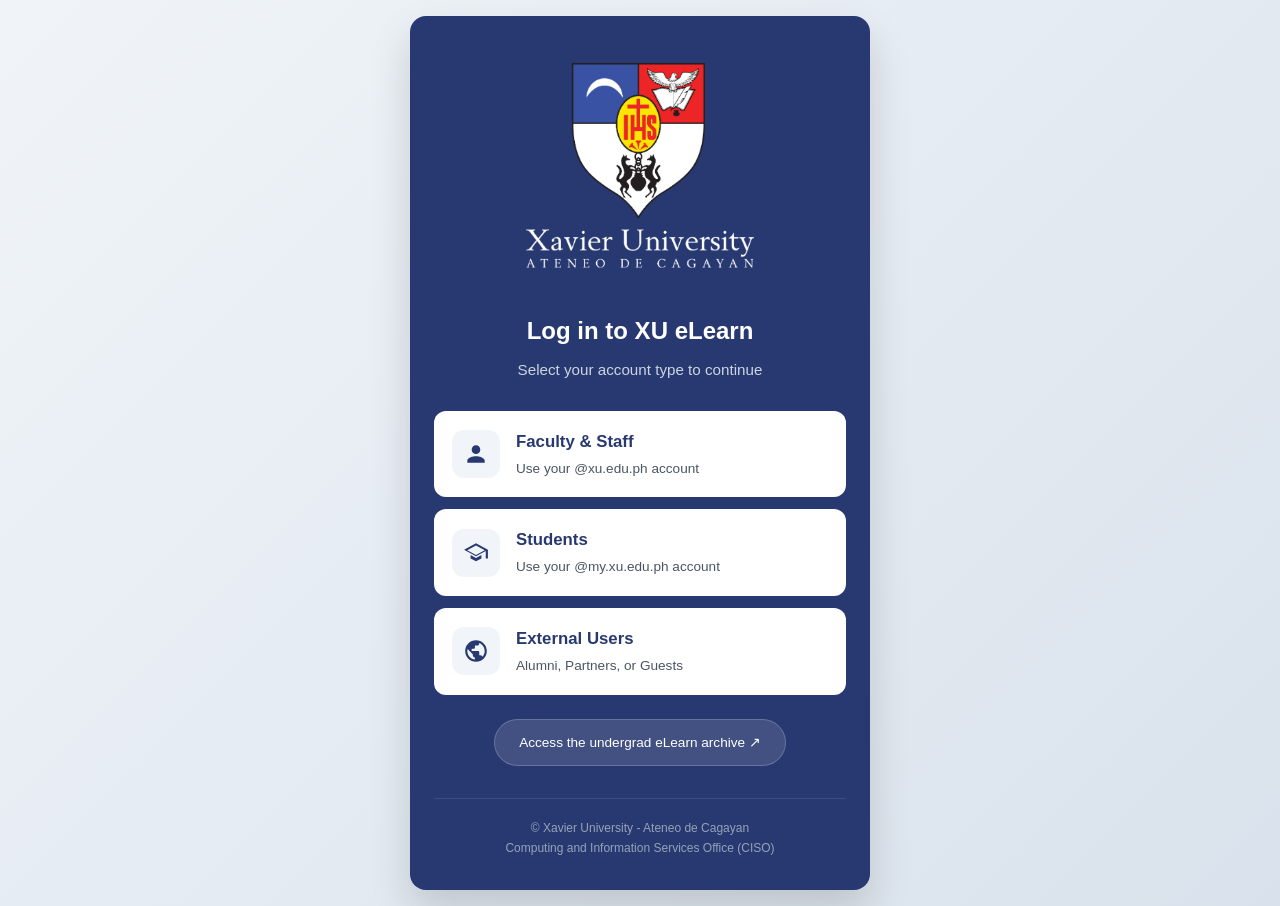
==== discovery-test.html @ 8ac7aba6 "Create discovery-test.html" ====
<!DOCTYPE html>
<html lang="en">
<head>
  <meta charset="UTF-8" />
  <meta name="viewport" content="width=device-width, initial-scale=1.0" />
  <title>Canvas Login | Xavier Ateneo</title>
  <style>
    :root {
      --primary: #283971;
      --accent: #ffb81c; 
      --secondary: #f0f2f7;
      --text-dark: #1f2937;
      --text-muted: #4b5563;
      --card-radius: 16px;
    }
    * {
      box-sizing: border-box;
      margin: 0;
      padding: 0;
    }
    body {
      font-family: -apple-system, BlinkMacSystemFont, 'Segoe UI', Roboto, Helvetica, Arial, sans-serif;
      background: linear-gradient(135deg, #f0f4f8, #d9e2ec);
      color: var(--text-dark);
      display: flex;
      justify-content: center;
      align-items: center;
      min-height: 100vh;
      padding: 16px;
      line-height: 1.6;
    }
    .container {
      width: 100%;
      max-width: 460px;
      background: var(--primary);
      border-radius: var(--card-radius);
      box-shadow: 0 20px 40px rgba(0, 0, 0, 0.15);
      padding: 32px 24px;
      text-align: center;
    }
    .logo-wrapper {
      display: flex;
      justify-content: center;
      align-items: center;
      margin-bottom: 24px;
      min-height: 60px;
    }
    .logo {
      max-width: 240px;
      width: 100%;
      height: auto;
      display: block;
    }
    .logo-fallback {
      display: none;
      color: white;
      font-weight: bold;
      font-size: 1.6rem;
      letter-spacing: 1px;
    }
    h1 {
      font-size: clamp(1.3rem, 4vw, 1.5rem);
      margin-bottom: 8px;
      color: #ffffff;
      font-weight: 700;
    }
    .subtitle {
      font-size: clamp(0.875rem, 3vw, 0.95rem);
      color: #cbd5e1;
      margin-bottom: 28px;
    }
    .login-options-list {
      display: flex;
      flex-direction: column;
      gap: 12px;
    }
    .login-option {
      display: flex;
      align-items: center;
      text-decoration: none;
      background: #ffffff;
      border-radius: 12px;
      padding: 16px;
      border: 2px solid transparent;
      transition: all 0.2s cubic-bezier(0.4, 0, 0.2, 1);
      text-align: left;
      cursor: pointer;
      position: relative;
      overflow: hidden;
    }
    .login-option::before {
      content: '';
      position: absolute;
      top: 0;
      left: 0;
      width: 4px;
      height: 100%;
      background: var(--accent);
      transform: scaleY(0);
      transition: transform 0.2s ease;
    }
    .login-option:hover {
      background: #f8fafc;
      transform: translateY(-2px);
      box-shadow: 0 6px 15px rgba(0, 0, 0, 0.2);
      border-color: rgba(40, 57, 113, 0.1);
    }
    .login-option:hover::before {
      transform: scaleY(1);
    }
    .login-option:active {
      transform: translateY(0);
      background: #f1f5f9;
    }
    .login-option:focus {
      outline: 3px solid var(--accent);
      outline-offset: 2px;
    }
    .icon-box {
      width: 48px;
      height: 48px;
      background: #f1f5f9;
      border-radius: 12px;
      display: flex;
      justify-content: center;
      align-items: center;
      margin-right: 16px;
      flex-shrink: 0;
      transition: all 0.2s ease;
    }
    .login-option:hover .icon-box {
      background: #e2e8f0;
      transform: scale(1.05);
    }
    .login-content {
      flex-grow: 1;
      min-width: 0;
    }
    .login-title {
      font-size: clamp(0.95rem, 3.5vw, 1.05rem);
      font-weight: 700;
      color: var(--primary);
      margin-bottom: 2px;
    }
    .login-desc {
      font-size: clamp(0.8rem, 3vw, 0.85rem);
      color: var(--text-muted);
      word-wrap: break-word;
    }
    .old-platform-container {
      margin-top: 24px;
    }
    .old-platform-link {
      display: inline-block;
      color: #ffffff;
      text-decoration: none;
      font-size: clamp(0.8rem, 3vw, 0.85rem);
      padding: 12px 24px;
      border-radius: 30px;
      background: rgba(255, 255, 255, 0.12);
      border: 1px solid rgba(255, 255, 255, 0.2);
      transition: all 0.2s;
      font-weight: 500;
    }
    .old-platform-link:hover {
      background: rgba(255, 255, 255, 0.22);
      border-color: rgba(255, 255, 255, 0.4);
      transform: translateY(-1px);
    }
    .old-platform-link:focus {
      outline: 3px solid var(--accent);
      outline-offset: 2px;
    }
    footer {
      margin-top: 32px;
      font-size: clamp(0.7rem, 2.5vw, 0.75rem);
      color: #94a3b8;
      border-top: 1px solid rgba(255, 255, 255, 0.1);
      padding-top: 20px;
      line-height: 1.6;
    }
    svg {
      width: 26px;
      height: 26px;
      fill: var(--primary);
    }
    
    /* Mobile optimizations */
    @media (max-width: 480px) {
      body {
        padding: 12px;
      }
      .container {
        padding: 24px 20px;
      }
      .login-option {
        padding: 14px 12px;
      }
      .icon-box {
        width: 44px;
        height: 44px;
        margin-right: 12px;
      }
      svg {
        width: 24px;
        height: 24px;
      }
    }
    
    @media (max-width: 360px) {
      body {
        padding: 8px;
      }
      .container {
        padding: 20px 16px;
        border-radius: 12px;
      }
      .login-options-list {
        gap: 10px;
      }
      .login-option {
        padding: 12px 10px;
      }
      .icon-box {
        width: 40px;
        height: 40px;
      }
      .old-platform-link {
        padding: 10px 20px;
      }
    }
    
    /* Accessibility - Reduced motion */
    @media (prefers-reduced-motion: reduce) {
      * {
        animation-duration: 0.01ms !important;
        animation-iteration-count: 1 !important;
        transition-duration: 0.01ms !important;
      }
    }
    
    /* Touch device optimizations */
    @media (hover: none) and (pointer: coarse) {
      .login-option {
        padding: 18px 16px;
        min-height: 72px;
      }
      .old-platform-link {
        padding: 14px 28px;
        min-height: 44px;
      }
    }
    
    /* High contrast mode support */
    @media (prefers-contrast: high) {
      .login-option {
        border: 2px solid var(--primary);
      }
      .old-platform-link {
        border: 2px solid #ffffff;
      }
    }
  </style>
</head>
<body>
  <div class="container">
    <div class="logo-wrapper">
      <img
        src="xu-logo-stacked.png"
        alt="Xavier University - Ateneo de Cagayan Logo"
        class="logo"
        onerror="this.style.display='none'; this.nextElementSibling.style.display='block';"
      />
      <div class="logo-fallback">XAVIER ATENEO</div>
    </div>

    <h1>Log in to XU eLearn</h1>
    <p class="subtitle">Select your account type to continue</p>

    <nav class="login-options-list" aria-label="Login options">
      <a href="https://xavierateneo.instructure.com/login/saml/204" class="login-option" aria-label="Login as Faculty or Staff with xu.edu.ph account">
        <div class="icon-box" aria-hidden="true">
          <svg viewBox="0 0 24 24"><path d="M12 12c2.21 0 4-1.79 4-4s-1.79-4-4-4-4 1.79-4 4 1.79 4 4 4zm0 2c-2.67 0-8 1.34-8 4v2h16v-2c0-2.66-5.33-4-8-4z"/></svg>
        </div>
        <div class="login-content">
          <div class="login-title">Faculty & Staff</div>
          <div class="login-desc">Use your @xu.edu.ph account</div>
        </div>
      </a>

      <a href="https://xavierateneo.instructure.com/login/saml/205" class="login-option" aria-label="Login as Student with my.xu.edu.ph account">
        <div class="icon-box" aria-hidden="true">
          <svg viewBox="0 0 24 24"><path d="M12 3L1 9l11 6 9-4.91V17h2V9L12 3zM3.89 9.5l8.11-4.42 8.11 4.42-8.11 4.42L3.89 9.5zM12 16.5l-5-2.73v3.23l5 2.73 5-2.73v-3.23l-5 2.73z"/></svg>
        </div>
        <div class="login-content">
          <div class="login-title">Students</div>
          <div class="login-desc">Use your @my.xu.edu.ph account</div>
        </div>
      </a>

      <a href="https://xavierateneo.instructure.com/login/canvas" class="login-option" aria-label="Login as External User - Alumni, Partners, or Guests">
        <div class="icon-box" aria-hidden="true">
          <svg viewBox="0 0 24 24"><path d="M12 2C6.48 2 2 6.48 2 12s4.48 10 10 10 10-4.48 10-10S17.52 2 12 2zm-1 17.93c-3.95-.49-7-3.85-7-7.93 0-.62.08-1.21.21-1.79L9 15v1c0 1.1.9 2 2 2v1.93zm6.9-2.54c-.26-.81-1-1.39-1.9-1.39h-1v-3c0-.55-.45-1-1-1H8v-2h2c.55 0 1-.45 1-1V7h2c1.1 0 2-.9 2-2v-.41c2.93 1.19 5 4.06 5 7.41 0 2.08-.8 3.97-2.1 5.39z"/></svg>
        </div>
        <div class="login-content">
          <div class="login-title">External Users</div>
          <div class="login-desc">Alumni, Partners, or Guests</div>
        </div>
      </a>
    </nav>

    <div class="old-platform-container">
      <a href="https://archive-elearn.xu.edu.ph" class="old-platform-link" target="_blank" rel="noopener noreferrer">
        Access the undergrad eLearn archive ↗
      </a>
    </div>
    
    <footer>
      © Xavier University - Ateneo de Cagayan<br>
      Computing and Information Services Office (CISO)
    </footer>
  </div>
</body>
</html>
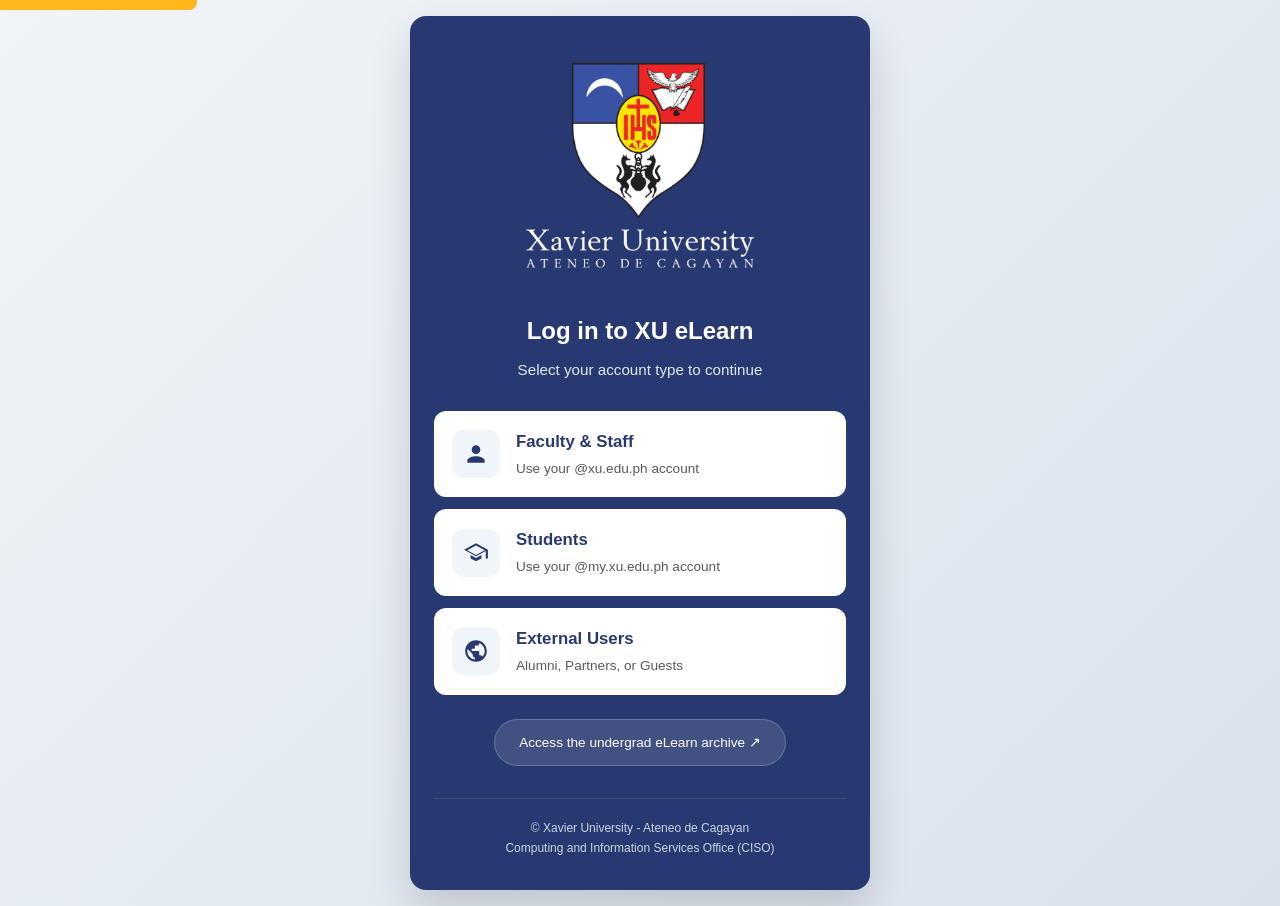
==== commit 72356a8b: "Update discovery-test.html" ====
--- a/discovery-test.html
+++ b/discovery-test.html
@@ -3,15 +3,19 @@
 <head>
   <meta charset="UTF-8" />
   <meta name="viewport" content="width=device-width, initial-scale=1.0" />
+  <meta name="description" content="Login page for Xavier University - Ateneo de Cagayan Canvas Learning Management System. Select your account type to access XU eLearn." />
   <title>Canvas Login | Xavier Ateneo</title>
   <style>
     :root {
       --primary: #283971;
+      --primary-hover: #1f2d5a;
       --accent: #ffb81c; 
       --secondary: #f0f2f7;
       --text-dark: #1f2937;
-      --text-muted: #4b5563;
+      --text-muted: #595959;
       --card-radius: 16px;
+      --white: #ffffff;
+      --focus-color: #ffb81c;
     }
     * {
       box-sizing: border-box;
@@ -66,7 +70,7 @@
     }
     .subtitle {
       font-size: clamp(0.875rem, 3vw, 0.95rem);
-      color: #cbd5e1;
+      color: #e2e8f0;
       margin-bottom: 28px;
     }
     .login-options-list {
@@ -113,8 +117,15 @@
       background: #f1f5f9;
     }
     .login-option:focus {
-      outline: 3px solid var(--accent);
-      outline-offset: 2px;
+      outline: 3px solid var(--focus-color);
+      outline-offset: 3px;
+    }
+    .login-option:focus:not(:focus-visible) {
+      outline: none;
+    }
+    .login-option:focus-visible {
+      outline: 3px solid var(--focus-color);
+      outline-offset: 3px;
     }
     .icon-box {
       width: 48px;
@@ -168,13 +179,20 @@
       transform: translateY(-1px);
     }
     .old-platform-link:focus {
-      outline: 3px solid var(--accent);
-      outline-offset: 2px;
+      outline: 3px solid var(--focus-color);
+      outline-offset: 3px;
+    }
+    .old-platform-link:focus:not(:focus-visible) {
+      outline: none;
+    }
+    .old-platform-link:focus-visible {
+      outline: 3px solid var(--focus-color);
+      outline-offset: 3px;
     }
     footer {
       margin-top: 32px;
       font-size: clamp(0.7rem, 2.5vw, 0.75rem);
-      color: #94a3b8;
+      color: #cbd5e1;
       border-top: 1px solid rgba(255, 255, 255, 0.1);
       padding-top: 20px;
       line-height: 1.6;
@@ -254,16 +272,41 @@
     /* High contrast mode support */
     @media (prefers-contrast: high) {
       .login-option {
-        border: 2px solid var(--primary);
+        border: 3px solid var(--primary);
       }
       .old-platform-link {
-        border: 2px solid #ffffff;
-      }
+        border: 2px solid var(--white);
+      }
+      .login-option:focus-visible,
+      .old-platform-link:focus-visible {
+        outline-width: 4px;
+      }
+    }
+    
+    /* Skip to main content link */
+    .skip-link {
+      position: absolute;
+      top: -40px;
+      left: 0;
+      background: var(--accent);
+      color: var(--text-dark);
+      padding: 12px 20px;
+      text-decoration: none;
+      font-weight: 700;
+      z-index: 100;
+      border-radius: 0 0 8px 0;
+    }
+    .skip-link:focus {
+      top: 0;
+      outline: 3px solid var(--primary);
+      outline-offset: 2px;
     }
   </style>
 </head>
 <body>
-  <div class="container">
+  <a href="#main-content" class="skip-link">Skip to main content</a>
+  
+  <main id="main-content" class="container" role="main">
     <div class="logo-wrapper">
       <img
         src="xu-logo-stacked.png"
@@ -316,9 +359,9 @@
     </div>
     
     <footer>
-      © Xavier University - Ateneo de Cagayan<br>
+      © <span lang="en">Xavier University - Ateneo de Cagayan</span><br>
       Computing and Information Services Office (CISO)
     </footer>
-  </div>
+  </main>
 </body>
 </html>
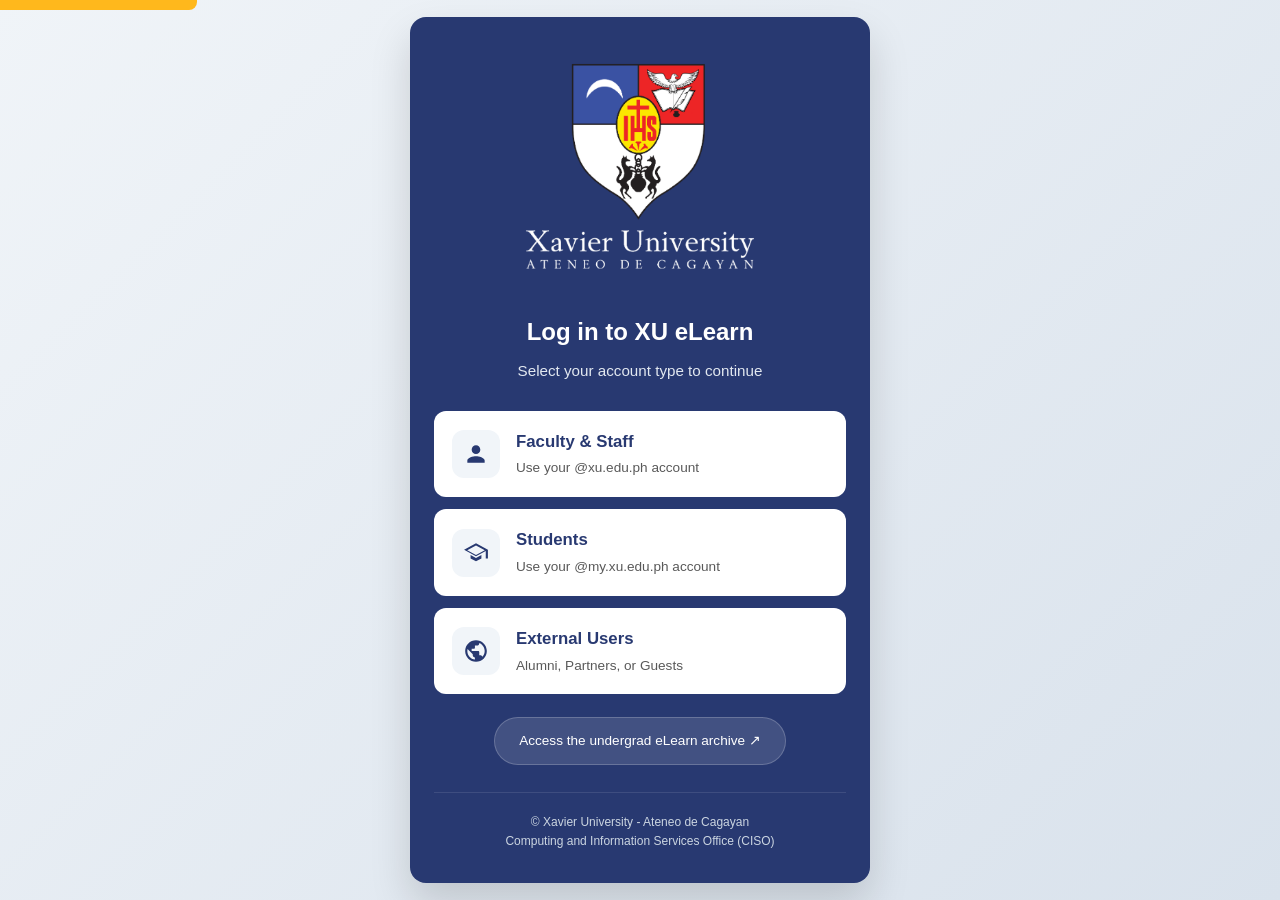
==== commit ee9919fb: "Update discovery-test.html" ====
--- a/discovery-test.html
+++ b/discovery-test.html
@@ -30,27 +30,34 @@
       justify-content: center;
       align-items: center;
       min-height: 100vh;
-      padding: 16px;
+      height: 100vh;
+      padding: 12px;
       line-height: 1.6;
+      overflow: auto;
     }
     .container {
       width: 100%;
       max-width: 460px;
+      max-height: calc(100vh - 24px);
       background: var(--primary);
       border-radius: var(--card-radius);
       box-shadow: 0 20px 40px rgba(0, 0, 0, 0.15);
-      padding: 32px 24px;
+      padding: clamp(16px, 4vh, 32px) 24px;
       text-align: center;
+      overflow-y: auto;
+      display: flex;
+      flex-direction: column;
     }
     .logo-wrapper {
       display: flex;
       justify-content: center;
       align-items: center;
-      margin-bottom: 24px;
-      min-height: 60px;
+      margin-bottom: clamp(12px, 3vh, 24px);
+      min-height: 50px;
+      flex-shrink: 0;
     }
     .logo {
-      max-width: 240px;
+      max-width: clamp(180px, 40vw, 240px);
       width: 100%;
       height: auto;
       display: block;
@@ -63,20 +70,23 @@
       letter-spacing: 1px;
     }
     h1 {
-      font-size: clamp(1.3rem, 4vw, 1.5rem);
-      margin-bottom: 8px;
+      font-size: clamp(1.2rem, 3.5vw, 1.5rem);
+      margin-bottom: clamp(4px, 1vh, 8px);
       color: #ffffff;
       font-weight: 700;
+      flex-shrink: 0;
     }
     .subtitle {
-      font-size: clamp(0.875rem, 3vw, 0.95rem);
+      font-size: clamp(0.85rem, 2.8vw, 0.95rem);
       color: #e2e8f0;
-      margin-bottom: 28px;
+      margin-bottom: clamp(16px, 3vh, 28px);
+      flex-shrink: 0;
     }
     .login-options-list {
       display: flex;
       flex-direction: column;
-      gap: 12px;
+      gap: clamp(8px, 1.5vh, 12px);
+      flex-shrink: 0;
     }
     .login-option {
       display: flex;
@@ -84,7 +94,7 @@
       text-decoration: none;
       background: #ffffff;
       border-radius: 12px;
-      padding: 16px;
+      padding: clamp(12px, 2vh, 16px);
       border: 2px solid transparent;
       transition: all 0.2s cubic-bezier(0.4, 0, 0.2, 1);
       text-align: left;
@@ -128,14 +138,14 @@
       outline-offset: 3px;
     }
     .icon-box {
-      width: 48px;
-      height: 48px;
+      width: clamp(40px, 8vw, 48px);
+      height: clamp(40px, 8vw, 48px);
       background: #f1f5f9;
       border-radius: 12px;
       display: flex;
       justify-content: center;
       align-items: center;
-      margin-right: 16px;
+      margin-right: clamp(12px, 2vw, 16px);
       flex-shrink: 0;
       transition: all 0.2s ease;
     }
@@ -159,14 +169,15 @@
       word-wrap: break-word;
     }
     .old-platform-container {
-      margin-top: 24px;
+      margin-top: clamp(12px, 2.5vh, 24px);
+      flex-shrink: 0;
     }
     .old-platform-link {
       display: inline-block;
       color: #ffffff;
       text-decoration: none;
-      font-size: clamp(0.8rem, 3vw, 0.85rem);
-      padding: 12px 24px;
+      font-size: clamp(0.75rem, 2.5vw, 0.85rem);
+      padding: clamp(10px, 1.5vh, 12px) clamp(18px, 4vw, 24px);
       border-radius: 30px;
       background: rgba(255, 255, 255, 0.12);
       border: 1px solid rgba(255, 255, 255, 0.2);
@@ -190,61 +201,125 @@
       outline-offset: 3px;
     }
     footer {
-      margin-top: 32px;
-      font-size: clamp(0.7rem, 2.5vw, 0.75rem);
+      margin-top: clamp(16px, 3vh, 32px);
+      font-size: clamp(0.65rem, 2.2vw, 0.75rem);
       color: #cbd5e1;
       border-top: 1px solid rgba(255, 255, 255, 0.1);
-      padding-top: 20px;
+      padding-top: clamp(12px, 2.5vh, 20px);
       line-height: 1.6;
+      flex-shrink: 0;
     }
     svg {
-      width: 26px;
-      height: 26px;
+      width: clamp(22px, 5vw, 26px);
+      height: clamp(22px, 5vw, 26px);
       fill: var(--primary);
     }
     
     /* Mobile optimizations */
     @media (max-width: 480px) {
       body {
-        padding: 12px;
+        padding: 8px;
       }
       .container {
-        padding: 24px 20px;
-      }
-      .login-option {
-        padding: 14px 12px;
-      }
-      .icon-box {
-        width: 44px;
-        height: 44px;
-        margin-right: 12px;
-      }
-      svg {
-        width: 24px;
-        height: 24px;
+        padding: clamp(14px, 3vh, 24px) 20px;
+        max-height: calc(100vh - 16px);
       }
     }
     
     @media (max-width: 360px) {
       body {
-        padding: 8px;
+        padding: 6px;
       }
       .container {
-        padding: 20px 16px;
+        padding: clamp(12px, 2.5vh, 20px) 16px;
         border-radius: 12px;
+        max-height: calc(100vh - 12px);
       }
       .login-options-list {
-        gap: 10px;
+        gap: 8px;
+      }
+    }
+    
+    @media (max-height: 700px) {
+      .logo-wrapper {
+        margin-bottom: 8px;
+        min-height: 40px;
+      }
+      .logo {
+        max-width: 160px;
+      }
+      h1 {
+        font-size: 1.2rem;
+        margin-bottom: 4px;
+      }
+      .subtitle {
+        font-size: 0.85rem;
+        margin-bottom: 12px;
+      }
+      .login-options-list {
+        gap: 8px;
       }
       .login-option {
-        padding: 12px 10px;
+        padding: 10px 12px;
       }
       .icon-box {
-        width: 40px;
-        height: 40px;
+        width: 36px;
+        height: 36px;
+      }
+      svg {
+        width: 20px;
+        height: 20px;
+      }
+      .old-platform-container {
+        margin-top: 12px;
       }
       .old-platform-link {
-        padding: 10px 20px;
+        padding: 8px 16px;
+        font-size: 0.75rem;
+      }
+      footer {
+        margin-top: 12px;
+        padding-top: 12px;
+        font-size: 0.65rem;
+      }
+    }
+    
+    @media (max-height: 600px) {
+      .container {
+        padding: 12px 20px;
+      }
+      .logo {
+        max-width: 140px;
+      }
+      h1 {
+        font-size: 1.1rem;
+        margin-bottom: 2px;
+      }
+      .subtitle {
+        font-size: 0.8rem;
+        margin-bottom: 10px;
+      }
+      .login-option {
+        padding: 8px 10px;
+      }
+      .icon-box {
+        width: 32px;
+        height: 32px;
+        margin-right: 10px;
+      }
+      svg {
+        width: 18px;
+        height: 18px;
+      }
+      .login-title {
+        font-size: 0.9rem;
+      }
+      .login-desc {
+        font-size: 0.75rem;
+      }
+      footer {
+        margin-top: 10px;
+        padding-top: 10px;
       }
     }
     
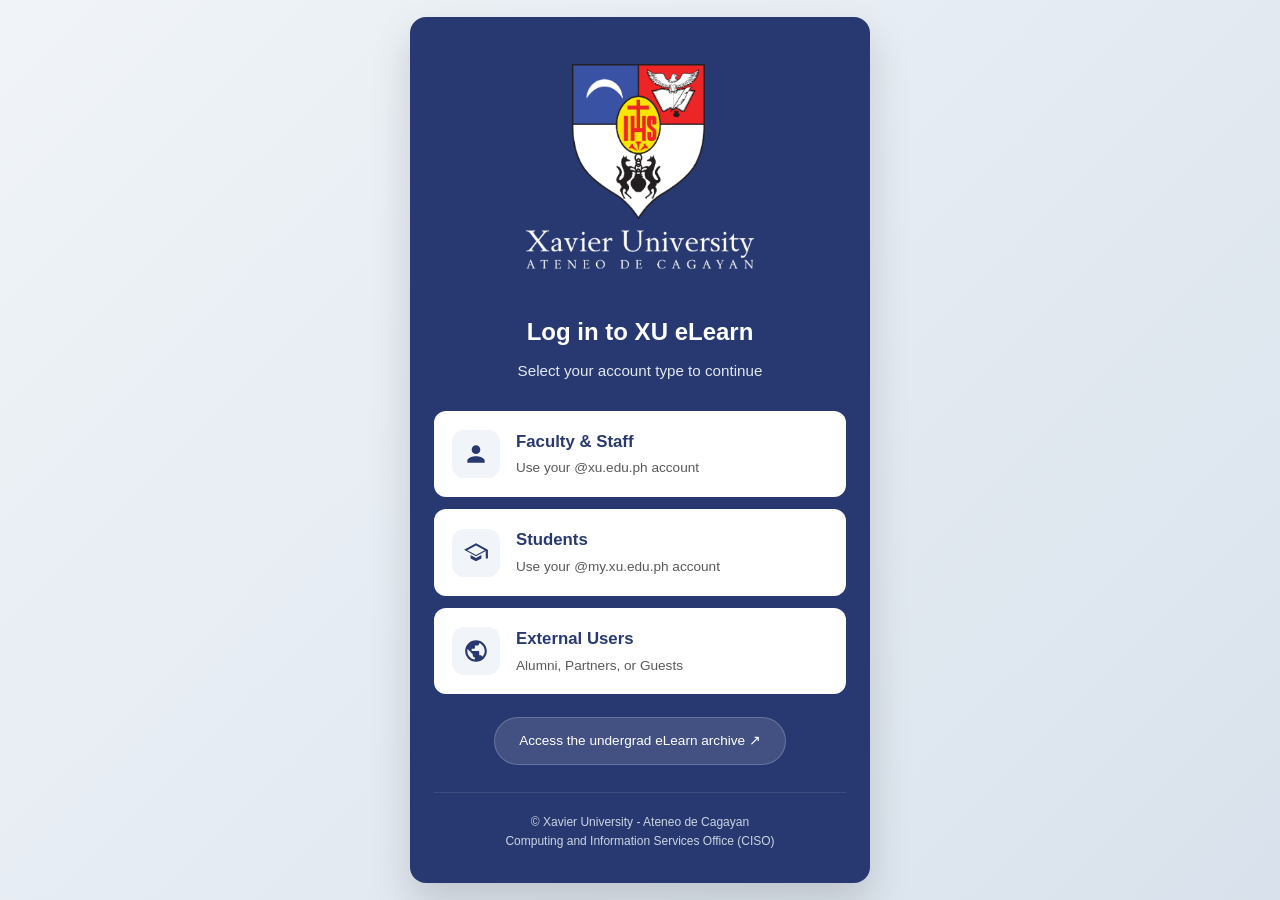
==== commit b85cc0f3: "Update discovery-test.html" ====
--- a/discovery-test.html
+++ b/discovery-test.html
@@ -358,30 +358,11 @@
       }
     }
     
-    /* Skip to main content link */
-    .skip-link {
-      position: absolute;
-      top: -40px;
-      left: 0;
-      background: var(--accent);
-      color: var(--text-dark);
-      padding: 12px 20px;
-      text-decoration: none;
-      font-weight: 700;
-      z-index: 100;
-      border-radius: 0 0 8px 0;
-    }
-    .skip-link:focus {
-      top: 0;
-      outline: 3px solid var(--primary);
-      outline-offset: 2px;
-    }
+
   </style>
 </head>
 <body>
-  <a href="#main-content" class="skip-link">Skip to main content</a>
-  
-  <main id="main-content" class="container" role="main">
+  <main class="container" role="main">
     <div class="logo-wrapper">
       <img
         src="xu-logo-stacked.png"
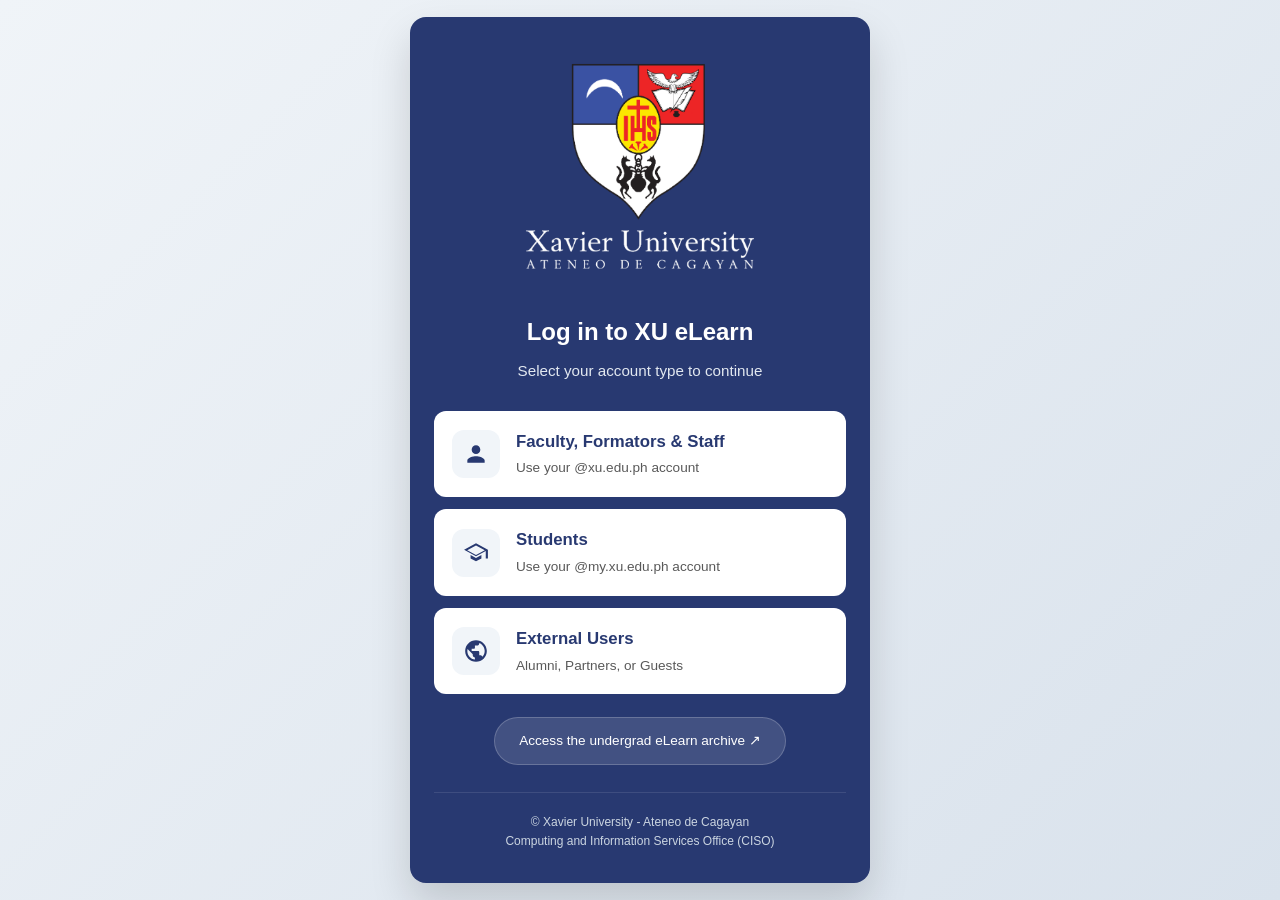
==== commit 60d2411d: "Update discovery-test.html" ====
--- a/discovery-test.html
+++ b/discovery-test.html
@@ -382,7 +382,7 @@
           <svg viewBox="0 0 24 24"><path d="M12 12c2.21 0 4-1.79 4-4s-1.79-4-4-4-4 1.79-4 4 1.79 4 4 4zm0 2c-2.67 0-8 1.34-8 4v2h16v-2c0-2.66-5.33-4-8-4z"/></svg>
         </div>
         <div class="login-content">
-          <div class="login-title">Faculty & Staff</div>
+          <div class="login-title">Faculty, Formators & Staff</div>
           <div class="login-desc">Use your @xu.edu.ph account</div>
         </div>
       </a>
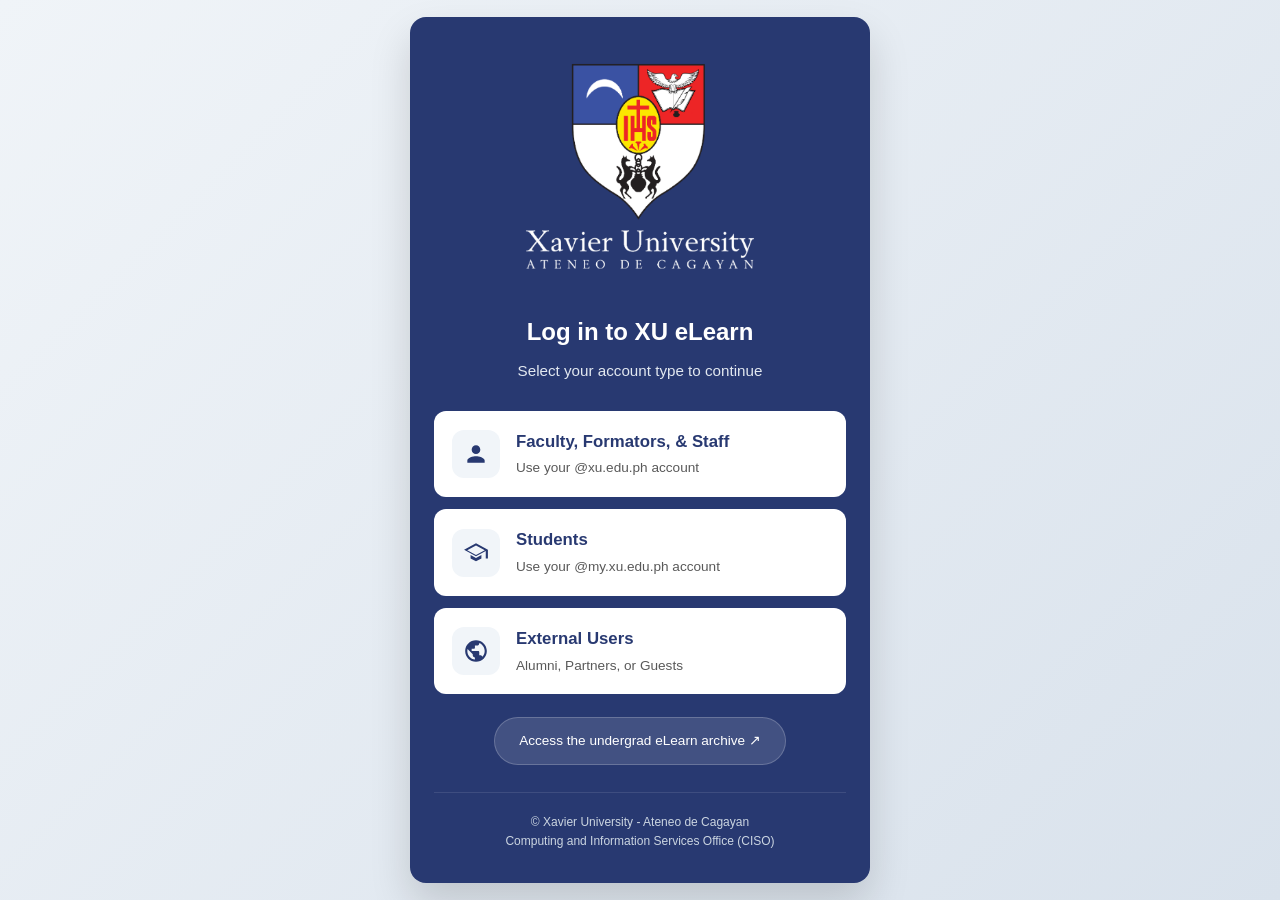
==== commit 8433f5da: "Update discovery-test.html" ====
--- a/discovery-test.html
+++ b/discovery-test.html
@@ -382,7 +382,7 @@
           <svg viewBox="0 0 24 24"><path d="M12 12c2.21 0 4-1.79 4-4s-1.79-4-4-4-4 1.79-4 4 1.79 4 4 4zm0 2c-2.67 0-8 1.34-8 4v2h16v-2c0-2.66-5.33-4-8-4z"/></svg>
         </div>
         <div class="login-content">
-          <div class="login-title">Faculty, Formators & Staff</div>
+          <div class="login-title">Faculty, Formators, & Staff</div>
           <div class="login-desc">Use your @xu.edu.ph account</div>
         </div>
       </a>
